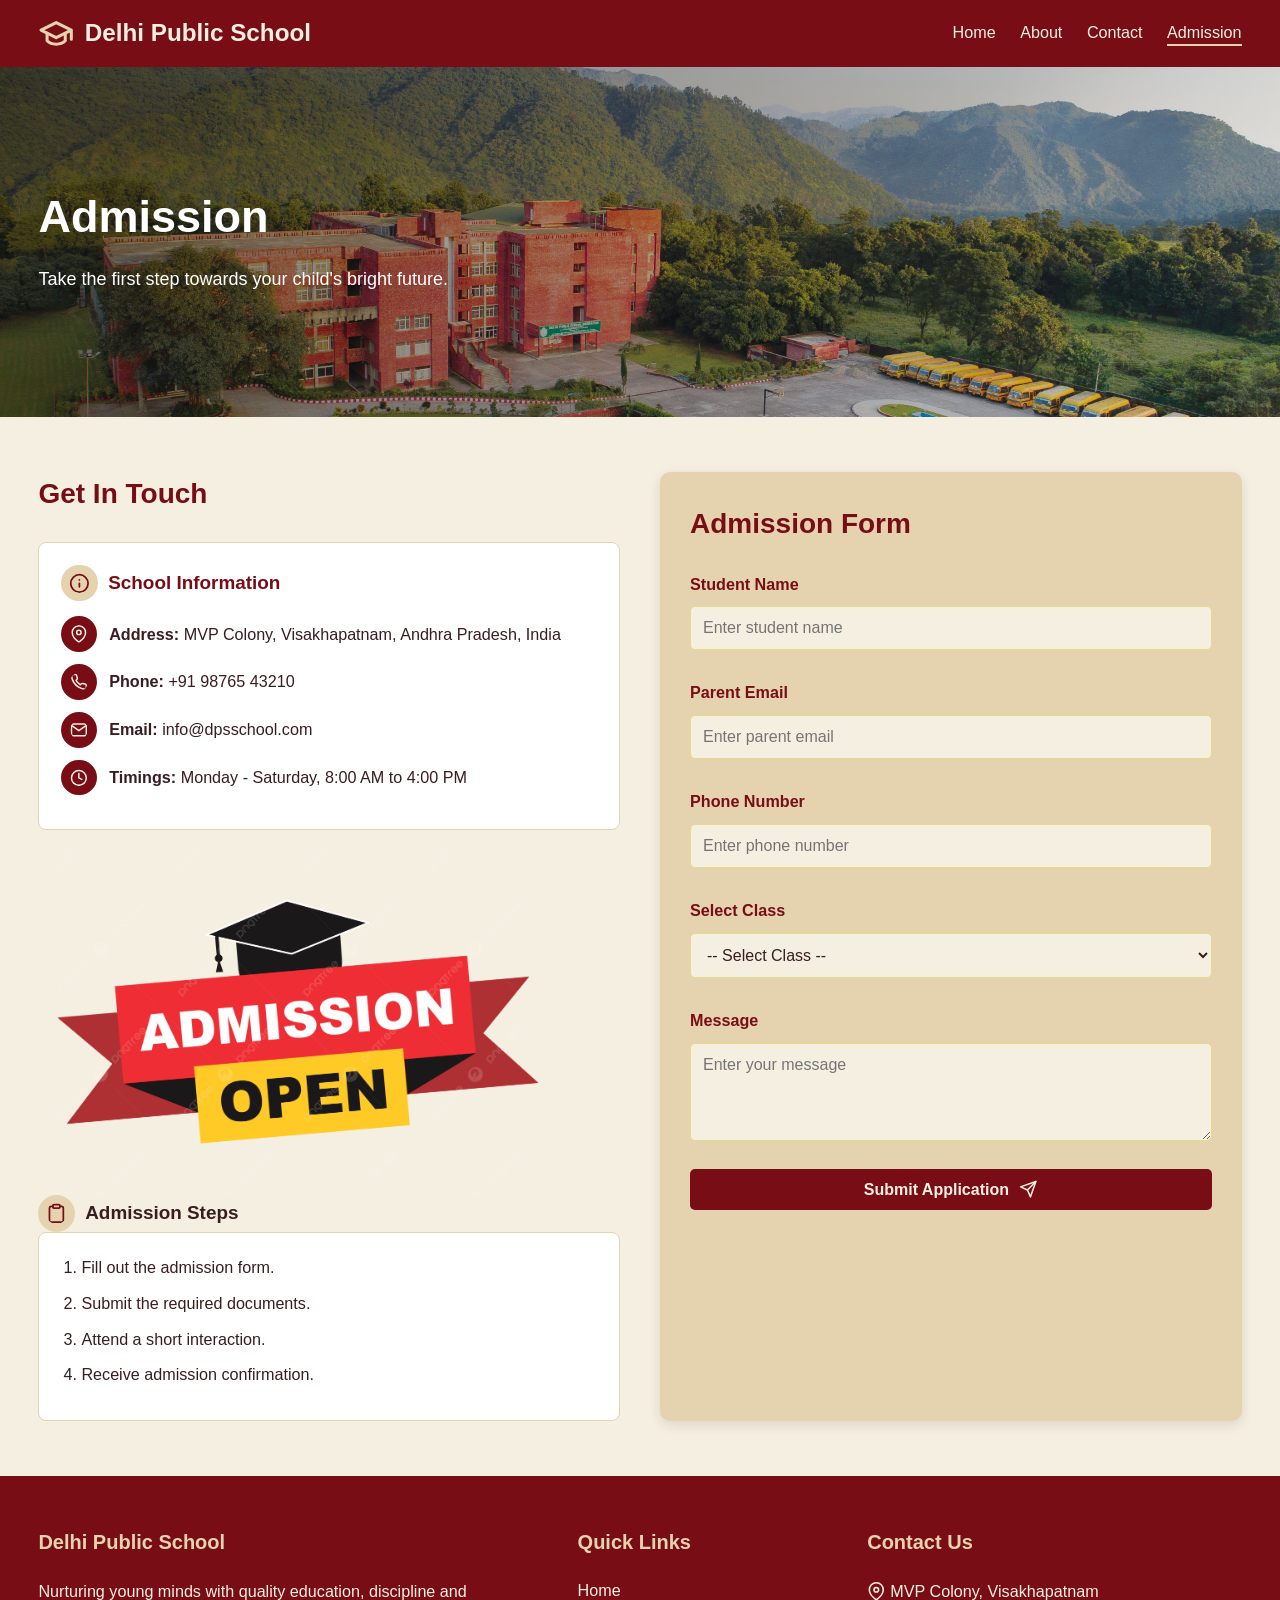
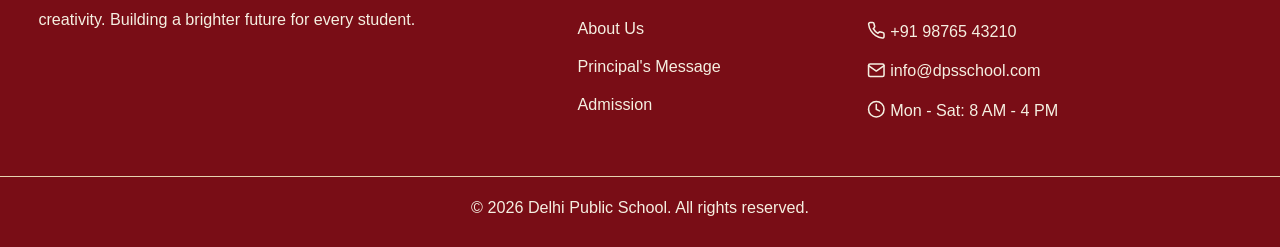
==== contact.html @ e8aa314f "First commit" ====
<!DOCTYPE html>
<html lang="en">
<head>
    <meta charset="UTF-8">
    <meta name="viewport" content="width=device-width, initial-scale=1.0">
    <title>Delhi Public School - Contact / Admission</title>
    <link rel="stylesheet" href="style.css">
</head>
<body>

  <!-- ICONS (inline SVG, no extra files needed). Use an icon with: svg class="icon" and use href="#i-" plus the icon name -->
  <svg width="0" height="0" style="position:absolute" aria-hidden="true">
    <defs>
      <symbol id="i-cap" viewBox="0 0 24 24" fill="none" stroke="currentColor" stroke-width="2" stroke-linecap="round" stroke-linejoin="round"><path d="M22 10v6M2 10l10-5 10 5-10 5z"/><path d="M6 12v5c3 3 9 3 12 0v-5"/></symbol>
      <symbol id="i-arrow" viewBox="0 0 24 24" fill="none" stroke="currentColor" stroke-width="2" stroke-linecap="round" stroke-linejoin="round"><line x1="5" y1="12" x2="19" y2="12"/><polyline points="12 5 19 12 12 19"/></symbol>
      <symbol id="i-check" viewBox="0 0 24 24" fill="none" stroke="currentColor" stroke-width="2" stroke-linecap="round" stroke-linejoin="round"><path d="M22 11.08V12a10 10 0 1 1-5.93-9.14"/><polyline points="22 4 12 14.01 9 11.01"/></symbol>
      <symbol id="i-calendar" viewBox="0 0 24 24" fill="none" stroke="currentColor" stroke-width="2" stroke-linecap="round" stroke-linejoin="round"><rect x="3" y="4" width="18" height="18" rx="2" ry="2"/><line x1="16" y1="2" x2="16" y2="6"/><line x1="8" y1="2" x2="8" y2="6"/><line x1="3" y1="10" x2="21" y2="10"/></symbol>
      <symbol id="i-users" viewBox="0 0 24 24" fill="none" stroke="currentColor" stroke-width="2" stroke-linecap="round" stroke-linejoin="round"><path d="M17 21v-2a4 4 0 0 0-4-4H5a4 4 0 0 0-4 4v2"/><circle cx="9" cy="7" r="4"/><path d="M23 21v-2a4 4 0 0 0-3-3.87"/><path d="M16 3.13a4 4 0 0 1 0 7.75"/></symbol>
      <symbol id="i-teacher" viewBox="0 0 24 24" fill="none" stroke="currentColor" stroke-width="2" stroke-linecap="round" stroke-linejoin="round"><path d="M16 21v-2a4 4 0 0 0-4-4H5a4 4 0 0 0-4 4v2"/><circle cx="8.5" cy="7" r="4"/><polyline points="17 11 19 13 23 9"/></symbol>
      <symbol id="i-award" viewBox="0 0 24 24" fill="none" stroke="currentColor" stroke-width="2" stroke-linecap="round" stroke-linejoin="round"><circle cx="12" cy="8" r="7"/><polyline points="8.21 13.89 7 23 12 20 17 23 15.79 13.88"/></symbol>
      <symbol id="i-quote" viewBox="0 0 24 24" fill="currentColor" stroke="none"><path d="M4 17c0-4 1.5-7.5 5-9.5l1 1.5C8 10.5 7.2 12 7.2 13.5H10V20H4v-3zm10 0c0-4 1.5-7.5 5-9.5l1 1.5c-2 1.5-2.8 3-2.8 4.5H20V20h-6v-3z"/></symbol>
      <symbol id="i-book-open" viewBox="0 0 24 24" fill="none" stroke="currentColor" stroke-width="2" stroke-linecap="round" stroke-linejoin="round"><path d="M2 3h6a4 4 0 0 1 4 4v14a3 3 0 0 0-3-3H2z"/><path d="M22 3h-6a4 4 0 0 0-4 4v14a3 3 0 0 1 3-3h7z"/></symbol>
      <symbol id="i-flask" viewBox="0 0 24 24" fill="none" stroke="currentColor" stroke-width="2" stroke-linecap="round" stroke-linejoin="round"><path d="M10 2v7.31"/><path d="M14 9.3V1.99"/><path d="M8.5 2h7"/><path d="M14 9.3a6.5 6.5 0 1 1-4 0"/><path d="M5.52 16h12.96"/></symbol>
      <symbol id="i-monitor" viewBox="0 0 24 24" fill="none" stroke="currentColor" stroke-width="2" stroke-linecap="round" stroke-linejoin="round"><rect x="2" y="3" width="20" height="14" rx="2" ry="2"/><line x1="8" y1="21" x2="16" y2="21"/><line x1="12" y1="17" x2="12" y2="21"/></symbol>
      <symbol id="i-book" viewBox="0 0 24 24" fill="none" stroke="currentColor" stroke-width="2" stroke-linecap="round" stroke-linejoin="round"><path d="M4 19.5A2.5 2.5 0 0 1 6.5 17H20"/><path d="M6.5 2H20v20H6.5A2.5 2.5 0 0 1 4 19.5v-15A2.5 2.5 0 0 1 6.5 2z"/></symbol>
      <symbol id="i-trophy" viewBox="0 0 24 24" fill="none" stroke="currentColor" stroke-width="2" stroke-linecap="round" stroke-linejoin="round"><path d="M6 9H4.5a2.5 2.5 0 0 1 0-5H6"/><path d="M18 9h1.5a2.5 2.5 0 0 0 0-5H18"/><path d="M4 22h16"/><path d="M10 14.66V17c0 .55-.47.98-.97 1.21C7.85 18.75 7 20.24 7 22"/><path d="M14 14.66V17c0 .55.47.98.97 1.21C16.15 18.75 17 20.24 17 22"/><path d="M18 2H6v7a6 6 0 0 0 12 0V2Z"/></symbol>
      <symbol id="i-board" viewBox="0 0 24 24" fill="none" stroke="currentColor" stroke-width="2" stroke-linecap="round" stroke-linejoin="round"><path d="M2 3h20"/><path d="M21 3v11a2 2 0 0 1-2 2H5a2 2 0 0 1-2-2V3"/><path d="m7 21 5-5 5 5"/></symbol>
      <symbol id="i-bus" viewBox="0 0 24 24" fill="none" stroke="currentColor" stroke-width="2" stroke-linecap="round" stroke-linejoin="round"><path d="M8 6v6"/><path d="M15 6v6"/><path d="M2 12h19.6"/><path d="M18 18h3s.5-1.7.8-2.8c.1-.4.2-.8.2-1.2 0-.4-.1-.8-.2-1.2l-1.4-5C20.1 6.8 19.1 6 18 6H4a2 2 0 0 0-2 2v10h3"/><circle cx="7" cy="18" r="2"/><path d="M9 18h5"/><circle cx="16" cy="18" r="2"/></symbol>
      <symbol id="i-pin" viewBox="0 0 24 24" fill="none" stroke="currentColor" stroke-width="2" stroke-linecap="round" stroke-linejoin="round"><path d="M21 10c0 7-9 13-9 13s-9-6-9-13a9 9 0 0 1 18 0z"/><circle cx="12" cy="10" r="3"/></symbol>
      <symbol id="i-phone" viewBox="0 0 24 24" fill="none" stroke="currentColor" stroke-width="2" stroke-linecap="round" stroke-linejoin="round"><path d="M22 16.92v3a2 2 0 0 1-2.18 2 19.79 19.79 0 0 1-8.63-3.07 19.5 19.5 0 0 1-6-6 19.79 19.79 0 0 1-3.07-8.67A2 2 0 0 1 4.11 2h3a2 2 0 0 1 2 1.72 12.84 12.84 0 0 0 .7 2.81 2 2 0 0 1-.45 2.11L8.09 9.91a16 16 0 0 0 6 6l1.27-1.27a2 2 0 0 1 2.11-.45 12.84 12.84 0 0 0 2.81.7A2 2 0 0 1 22 16.92z"/></symbol>
      <symbol id="i-mail" viewBox="0 0 24 24" fill="none" stroke="currentColor" stroke-width="2" stroke-linecap="round" stroke-linejoin="round"><path d="M4 4h16c1.1 0 2 .9 2 2v12c0 1.1-.9 2-2 2H4c-1.1 0-2-.9-2-2V6c0-1.1.9-2 2-2z"/><polyline points="22,6 12,13 2,6"/></symbol>
      <symbol id="i-clock" viewBox="0 0 24 24" fill="none" stroke="currentColor" stroke-width="2" stroke-linecap="round" stroke-linejoin="round"><circle cx="12" cy="12" r="10"/><polyline points="12 6 12 12 16 14"/></symbol>
      <symbol id="i-info" viewBox="0 0 24 24" fill="none" stroke="currentColor" stroke-width="2" stroke-linecap="round" stroke-linejoin="round"><circle cx="12" cy="12" r="10"/><line x1="12" y1="16" x2="12" y2="12"/><line x1="12" y1="8" x2="12.01" y2="8"/></symbol>
      <symbol id="i-clipboard" viewBox="0 0 24 24" fill="none" stroke="currentColor" stroke-width="2" stroke-linecap="round" stroke-linejoin="round"><path d="M16 4h2a2 2 0 0 1 2 2v14a2 2 0 0 1-2 2H6a2 2 0 0 1-2-2V6a2 2 0 0 1 2-2h2"/><rect x="8" y="2" width="8" height="4" rx="1" ry="1"/></symbol>
      <symbol id="i-target" viewBox="0 0 24 24" fill="none" stroke="currentColor" stroke-width="2" stroke-linecap="round" stroke-linejoin="round"><circle cx="12" cy="12" r="10"/><circle cx="12" cy="12" r="6"/><circle cx="12" cy="12" r="2"/></symbol>
      <symbol id="i-eye" viewBox="0 0 24 24" fill="none" stroke="currentColor" stroke-width="2" stroke-linecap="round" stroke-linejoin="round"><path d="M1 12s4-8 11-8 11 8 11 8-4 8-11 8-11-8-11-8z"/><circle cx="12" cy="12" r="3"/></symbol>
      <symbol id="i-heart" viewBox="0 0 24 24" fill="none" stroke="currentColor" stroke-width="2" stroke-linecap="round" stroke-linejoin="round"><path d="M20.84 4.61a5.5 5.5 0 0 0-7.78 0L12 5.67l-1.06-1.06a5.5 5.5 0 0 0-7.78 7.78l1.06 1.06L12 21.23l7.78-7.78 1.06-1.06a5.5 5.5 0 0 0 0-7.78z"/></symbol>
      <symbol id="i-send" viewBox="0 0 24 24" fill="none" stroke="currentColor" stroke-width="2" stroke-linecap="round" stroke-linejoin="round"><line x1="22" y1="2" x2="11" y2="13"/><polygon points="22 2 15 22 11 13 2 9 22 2"/></symbol>
    </defs>
  </svg>

    <!-- HEADER -->
    <header>
        <div class="container header-inner">

            <h2 class="logo"><svg class="icon" aria-hidden="true"><use href="#i-cap"/></svg> Delhi Public School</h2>

            <button id="menuBtn" class="menu-btn">&#9776;</button>

            <nav id="menu">
                <a href="index.html">Home</a>
                <a href="index.html#about">About</a>
                <a href="#footer">Contact</a>
                <a href="contact.html" class="active">Admission</a>
            </nav>
            
        </div>
    </header>


    <!-- ADMISSION HERO -->
    <section class="admission-hero">
        <div class="container">
            <h1>Admission</h1>
            <p>Take the first step towards your child's bright future.</p>
        </div>
    </section>


    <!-- CONTACT SECTION -->
    <section class="section">
        <div class="container grid two">

            <!-- SCHOOL DETAILS -->
            <div>

                <h2 class="title left">Get In Touch</h2>

                <div class="card">

                    <h3><svg class="icon" aria-hidden="true"><use href="#i-info"/></svg> School Information</h3>

                    <p class="info"><svg class="icon" aria-hidden="true"><use href="#i-pin"/></svg> <span><strong>Address:</strong> MVP Colony, Visakhapatnam, Andhra Pradesh, India</span></p>

                    <p class="info"><svg class="icon" aria-hidden="true"><use href="#i-phone"/></svg> <span><strong>Phone:</strong> +91 98765 43210</span></p>

                    <p class="info"><svg class="icon" aria-hidden="true"><use href="#i-mail"/></svg> <span><strong>Email:</strong> info@dpsschool.com</span></p>

                    <p class="info"><svg class="icon" aria-hidden="true"><use href="#i-clock"/></svg> <span><strong>Timings:</strong> Monday - Saturday, 8:00 AM to 4:00 PM</span></p>

                </div>

                <img
                    src="images/admission2.jpg"
                    alt="Smart classroom"
                    class="photo small"
                >

                <h3 class="sub"><svg class="icon" aria-hidden="true"><use href="#i-clipboard"/></svg> Admission Steps</h3>

                <div class="card">
                    <ol>
                        <li>Fill out the admission form.</li>
                        <li>Submit the required documents.</li>
                        <li>Attend a short interaction.</li>
                        <li>Receive admission confirmation.</li>
                    </ol>
                </div>

            </div>


            <!-- ADMISSION FORM -->
            <form id="admissionForm" class="form" novalidate>

                <h2 class="title left">Admission Form</h2>

                <label for="studentName">Student Name</label>
                <input type="text" id="studentName" placeholder="Enter student name">
                <small class="error" id="nameError"></small>


                <label for="email">Parent Email</label>
                <input type="email" id="email" placeholder="Enter parent email">
                <small class="error" id="emailError"></small>


                <label for="phone">Phone Number</label>
                <input type="text" id="phone" placeholder="Enter phone number">
                <small class="error" id="phoneError"></small>


                <label for="classSelect">Select Class</label>

                <select id="classSelect">
                    <option value="">-- Select Class --</option>
                    <option>Class 1 - 5</option>
                    <option>Class 6 - 8</option>
                    <option>Class 9 - 12</option>
                </select>

                <small class="error" id="classError"></small>


                <label for="message">Message</label>
                <textarea
                    id="message"
                    rows="4"
                    placeholder="Enter your message"
                ></textarea>


                <button type="submit" class="btn">Submit Application <svg class="icon" aria-hidden="true"><use href="#i-send"/></svg></button>

                <p id="result"></p>

            </form>

        </div>
    </section>


    <!-- FOOTER -->
    <footer id="footer">

        <div class="container footer-container">

            <!-- ABOUT -->
            <div class="footer-box">
                <h3>Delhi Public School</h3>

                <p>
                    Nurturing young minds with quality education,
                    discipline and creativity. Building a brighter
                    future for every student.
                </p>
            </div>


            <!-- QUICK LINKS -->
            <div class="footer-box">
                <h3>Quick Links</h3>

                <a href="index.html">Home</a>
                <a href="index.html#about">About Us</a>
                <a href="index.html#principal">Principal's Message</a>
                <a href="contact.html">Admission</a>
            </div>


            <!-- CONTACT -->
            <div class="footer-box">
                <h3>Contact Us</h3>

                <p class="info-line"><svg class="icon" aria-hidden="true"><use href="#i-pin"/></svg> <span>MVP Colony, Visakhapatnam</span></p>
                <p class="info-line"><svg class="icon" aria-hidden="true"><use href="#i-phone"/></svg> <span>+91 98765 43210</span></p>
                <p class="info-line"><svg class="icon" aria-hidden="true"><use href="#i-mail"/></svg> <span>info@dpsschool.com</span></p>
                <p class="info-line"><svg class="icon" aria-hidden="true"><use href="#i-clock"/></svg> <span>Mon - Sat: 8 AM - 4 PM</span></p>
            </div>

        </div>


        <div class="footer-bottom">
            <p>
                &copy; <span id="year"></span>
                Delhi Public School. All rights reserved.
            </p>
        </div>

    </footer>


    <script src="script.js"></script>

</body>
</html>
---- style.css ----
/* ---------- Colors (change them here) ---------- */
:root {
  --maroon: #790D16;
  --maroon-dark: #5a0a11;   /* darker maroon for hover */
  --sand: #E5D3AF;
  --cream: #F5EFE1;
  --blue: hsl(55, 63%, 71%);
  --ink: #3a1d20;           /* dark text colour */
}

html {
    scroll-behavior: smooth;
    scroll-padding-top: 80px;
    #about,
    #principal,
    #footer {
        scroll-margin-top: 80px;
    }
}



/* ---------- Basic setup ---------- */
* {
  margin: 0;
  padding: 0;
  box-sizing: border-box;
}

html, body { width: 100%; }

body {
  font-family: Arial, Helvetica, sans-serif;
  color: var(--ink);
  background: var(--cream);
  line-height: 1.6;
  font-size: clamp(16px, 0.95vw + 4px, 20px);   /* text grows on big screens */
  min-height: 100vh;          /* page always fills the screen height */
  display: flex;
  flex-direction: column;
}

footer { margin-top: auto; }  /* footer stays at the bottom on short pages */

.container {
  width: 94%;                 /* full-width layout */
  max-width: none;
  margin: auto;
}

.center { text-align: center; max-width: 700px; margin: auto; }

/* ---------- Header ---------- */
header {
  position: sticky;
  top: 0;
  z-index: 1000;
  background: var(--maroon);
  color: var(--cream);
  padding: 14px 0;
}

.header-inner {
  display: flex;
  justify-content: space-between;
  align-items: center;
}

nav a {
  color: var(--cream);
  text-decoration: none;
  margin-left: 20px;
  padding-bottom: 3px;
}

nav a:hover,
nav a.active {
  border-bottom: 2px solid var(--sand);
}

.menu-btn {
  display: none;
  background: none;
  border: none;
  color: var(--cream);
  font-size: 28px;
  cursor: pointer;
}

/* ---------- Hero ---------- */
.hero {
    padding: 0 60px;
    min-height: 550px;
    background-image: linear-gradient(
        rgba(0, 0, 0, 0.5),
        rgba(0, 0, 0, 0.5)
    ), url("images/school-banner.jpg");

    background-size: cover;
    background-position: center;
    background-repeat: no-repeat;

    display: flex;
    align-items: center;
    color: white;
}

.hero-content {
    width: 100%;
}

.hero-text {
    max-width: 800px;
}

.hero-text h1 {
    font-size: 45px;
    margin-bottom: 15px;
}

.hero-text p {
    font-size: 20px;
    margin-bottom: 25px;

}

/* ---------- Button ---------- */
.btn {
  display: inline-block;
  background: var(--maroon);
  color: var(--cream);
  border: none;
  padding: 11px 26px;
  border-radius: 5px;
  font-size: 16px;
  font-weight: bold;
  text-decoration: none;
  cursor: pointer;
}

.btn:hover { background: var(--maroon-dark); }

/* ---------- Sections ---------- */
.section { padding: 55px 0; }
.grey { background: var(--sand); }

.title {
  text-align: center;
  color: var(--maroon);
  font-size: 28px;
  margin-bottom: 25px;
}

.title.left { text-align: left; }

/* ---------- Grids ---------- */
.grid { display: grid; gap: 20px; }
.grid.two   { grid-template-columns: 1fr 1fr; gap: 40px; }
.grid.three { grid-template-columns: repeat(3, 1fr); }
.grid.four  { grid-template-columns: repeat(4, 1fr); }

.box {
  text-align: center;
  padding: 15px;
}

.box h3 { font-size: 32px; color: var(--maroon); }

/* ---------- About cards (mission / vision / values) ---------- */
.about-cards { margin-top: 40px; }
.center-card { text-align: center; border-top: 4px solid var(--maroon); }

/* ---------- Numbers band ---------- */
.stats-band { background: var(--maroon); color: var(--cream); }
.stats-band .box h3 { color: var(--sand); }

/* ---------- Principal's message ---------- */
.grid.principal-grid {
  grid-template-columns: 1fr 2fr;
  gap: 50px;
  align-items: center;
}

.principal-img {
  width: 100%;
  max-width: 380px;
  aspect-ratio: 5 / 6;
  object-fit: cover;
  justify-self: center;
  border-radius: 12px;
  border: 5px solid var(--cream);
  box-shadow: 0 6px 16px rgba(58, 29, 32, 0.3);
}

.message p { margin-bottom: 12px; }

.quote {
  font-size: 1.3em;
  font-style: italic;
  color: var(--maroon);
  border-left: 5px solid var(--maroon);
  padding-left: 18px;
  margin-bottom: 18px;
}

.signature { margin-top: 18px; color: var(--maroon); }

/* ---------- Images ---------- */
.photo {
  width: 100%;
  height: auto;
  aspect-ratio: 600 / 440;
  max-width: 720px;           /* stops the picture getting too big */
  justify-self: center;
  object-fit: cover;
  border-radius: 10px;
  box-shadow: 0 4px 12px rgba(58, 29, 32, 0.25);
}

.photo.small { aspect-ratio: 3 / 2; max-width: 520px; margin-top: 18px; display: block; justify-self: start; box-shadow:none }

.about-grid { align-items: center; }
.about-grid .title { margin-bottom: 12px; }

.ticks { margin: 12px 0 0 20px; }
.ticks li { margin-bottom: 4px; }

.card img {
  width: 100%;
  height: auto;
  aspect-ratio: 3 / 2;
  object-fit: cover;
  border-radius: 6px;
  margin-bottom: 12px;
}

.photo-card {
  background: var(--cream);
  border-radius: 8px;
  overflow: hidden;
  box-shadow: 0 2px 8px rgba(58, 29, 32, 0.18);
  border-bottom: 4px solid var(--maroon);
}

.photo-card img {
  width: 100%;
  height: auto;
  aspect-ratio: 3 / 2;
  object-fit: cover;
  display: block;
}

.photo-card p {
  position: relative;          /* keeps the label above the zoomed image */
  background: var(--cream);
  text-align: center;
  font-weight: bold;
  color: var(--maroon);
  padding: 10px;
  margin: 0;
  transition: background 0.3s, color 0.3s;
}

/* Hover effect for facilities: card lifts, image zooms, label turns maroon */
.photo-card {
  transition: transform 0.3s, box-shadow 0.3s;
}

.photo-card img {
  transition: transform 0.4s;
}

.photo-card:hover {
  transform: translateY(-8px);
  box-shadow: 0 14px 28px rgba(58, 29, 32, 0.35);
}

.photo-card:hover img {
  transform: scale(1.1);
}

.photo-card:hover p {
  background: var(--maroon);
  color: var(--cream);
}

/* ---------- Cards ---------- */
.card {
  background: #fff;
  border: 1px solid var(--sand);
  border-radius: 8px;
  padding: 22px;
}

.card h3 { color: var(--maroon); margin-bottom: 8px; }

.card:hover { box-shadow: 0 4px 12px rgba(58, 29, 32, 0.2); }

/* ---------- Facilities ---------- */
.facilities {
  list-style: none;
  display: grid;
  grid-template-columns: repeat(3, 1fr);
  gap: 15px;
}

.facilities li {
  background: #fff;
  padding: 14px;
  text-align: center;
  border-left: 4px solid var(--maroon);
  border-radius: 4px;
}


/* ---------- Contact page ---------- */


/* ---------- Admission Hero ---------- */

.admission-hero {
    min-height: 350px;
    background-image:
        linear-gradient(
            90deg,
            rgba(0, 0, 0, 0.55),
            rgba(0, 0, 0, 0.1)
        ),
        url("images/admission3.jpg");

    background-size: cover;
    background-position: center;
    background-repeat: no-repeat;

    display: flex;
    align-items: center;
    color: white;
}

.admission-hero h1 {
    font-size: 45px;
    margin-bottom: 12px;
}

.admission-hero p {
    font-size: 18px;
}

@media (max-width: 750px) {
    .admission-hero {
        min-height: 250px;
        background-position: center;
        padding: 30px 0;
    }

    .admission-hero h1 {
        font-size: 30px;
    }

    .admission-hero p {
        font-size: 15px;
    }
}

ol {
    margin-left: 20px;
}

ol li {
    margin-bottom: 10px;
}

p {
    margin-bottom: 8px;
}


/* ---------- School Details ---------- */

.section .card h3 {
    color: var(--maroon);
    margin-bottom: 15px;
}

.section .card p {
    line-height: 1.7;
}


/* ---------- Form ---------- */

.form {
    background: var(--sand);
    padding: 30px;
    border-radius: 10px;
    box-shadow: 0 4px 12px rgba(58, 29, 32, 0.12);
}

.form label {
    display: block;
    margin-top: 14px;
    margin-bottom: 5px;
    font-weight: bold;
    color: var(--maroon);
}

.form input,
.form select,
.form textarea {
    width: 100%;
    padding: 12px;
    margin-top: 4px;
    background: var(--cream);
    color: var(--ink);
    border: 1px solid var(--blue);
    border-radius: 5px;
    font-size: 1rem;
    font-family: inherit;
    transition: border 0.3s, box-shadow 0.3s;
}

.form input:focus,
.form select:focus,
.form textarea:focus {
    outline: none;
    border: 1px solid var(--maroon);
    box-shadow: 0 0 5px rgba(121, 13, 22, 0.3);
}

.form textarea {
    resize: vertical;
}

.form .btn {
    margin-top: 20px;
    width: 100%;
    transition: background 0.3s;
}

.form .btn:hover {
    background: var(--maroon-dark);
}


/* ---------- Form Validation ---------- */

.error {
    color: #b3261e;
    font-size: 13px;
    display: block;
    min-height: 16px;
}

#result {
    margin-top: 12px;
    font-weight: bold;
    color: #1b6e3a;
}


/* ---------- Contact Page Responsive ---------- */

@media (max-width: 750px) {

    .page-title {
        padding: 35px 15px;
    }

    .page-title h1 {
        font-size: 26px;
    }

    .form {
        padding: 20px;
    }

}

/* ---------- Footer ---------- */

footer {
    background: var(--maroon);
    color: var(--cream);
    padding-top: 50px;
    margin-top: auto;
}

.footer-container {
    display: grid;
    grid-template-columns: 2fr 1fr 1.5fr;
    gap: 40px;
    padding-bottom: 40px;
}

.footer-box h3 {
    font-size: 20px;
    margin-bottom: 20px;
    color: var(--sand);
}

.footer-box p {
    color: var(--cream);
    margin-bottom: 12px;
    line-height: 1.7;
}

.footer-box a {
    display: block;
    color: var(--cream);
    text-decoration: none;
    margin-bottom: 12px;
    transition: 0.3s;
}

.footer-box a:hover {
    color: var(--sand);
    padding-left: 5px;
}

.footer-bottom {
    border-top: 1px solid var(--sand);
    text-align: center;
    padding: 18px;
    color: var(--cream);
}


/* RESPONSIVE FOOTER */

@media (max-width: 768px) {
    .footer-container {
        grid-template-columns: 1fr;
        gap: 25px;
    }
}

/* ---------- Icons ---------- */
.icon {
  width: 1.15em;
  height: 1.15em;
  vertical-align: -0.2em;
  flex-shrink: 0;
}

/* logo in header */
.logo { display: flex; align-items: center; gap: 10px; }
.logo .icon { width: 1.5em; height: 1.5em; color: var(--sand); }

/* icon inside buttons */
.btn .icon { margin-left: 6px; }

/* tick list with check icons */
.ticks { list-style: none; margin-left: 0; }
.ticks li { display: flex; align-items: flex-start; gap: 10px; }
.ticks .icon { color: var(--maroon); margin-top: 0.25em; }

/* round icon above each number */
.icon-badge {
  width: 64px;
  height: 64px;
  margin: 0 auto 10px;
  border-radius: 50%;
  background: var(--maroon);
  color: var(--cream);
  display: grid;
  place-items: center;
}
.icon-badge .icon { width: 30px; height: 30px; vertical-align: 0; }

/* quote mark in principal's message */
.quote-icon { display: block; width: 1.8em; height: 1.8em; margin-bottom: 6px; opacity: 0.85; }

/* class cards: icon beside the title */
.card h3 { display: flex; align-items: center; gap: 10px; margin-bottom: 14px; }
.sub { display: flex; align-items: center; gap: 10px; }
.card h3 .icon,
.sub .icon {
  box-sizing: content-box;
  width: 1.1em;
  height: 1.1em;
  padding: 8px;
  border-radius: 50%;
  background: var(--sand);
  color: var(--maroon);
  vertical-align: 0;
}
.center-card h3 { justify-content: center; }

/* facility labels: icon + text (icon follows the hover colour) */
.photo-card p { display: flex; justify-content: center; align-items: center; gap: 8px; }
.photo-card p .icon { vertical-align: 0; }

/* contact details */
.info { display: flex; align-items: center; gap: 12px; margin-bottom: 12px; }
.info .icon {
  box-sizing: content-box;
  width: 1.1em;
  height: 1.1em;
  padding: 9px;
  border-radius: 50%;
  background: var(--maroon);
  color: var(--cream);
  vertical-align: 0;
}


/* ---------- Mobile ---------- */
@media (max-width: 750px) {
  .menu-btn { display: block; }

  nav {
    display: none;
    width: 100%;
    margin-top: 10px;
  }

  nav.show { display: block; }

  nav a {
    display: block;
    margin: 0;
    padding: 10px 0;
  }

  .header-inner { flex-wrap: wrap; }

  .grid.two,
  .grid.three,
  .grid.four,
  .facilities { grid-template-columns: 1fr; }

  .hero h1 { font-size: 28px; }
  .hero-img { height: 220px; }
}
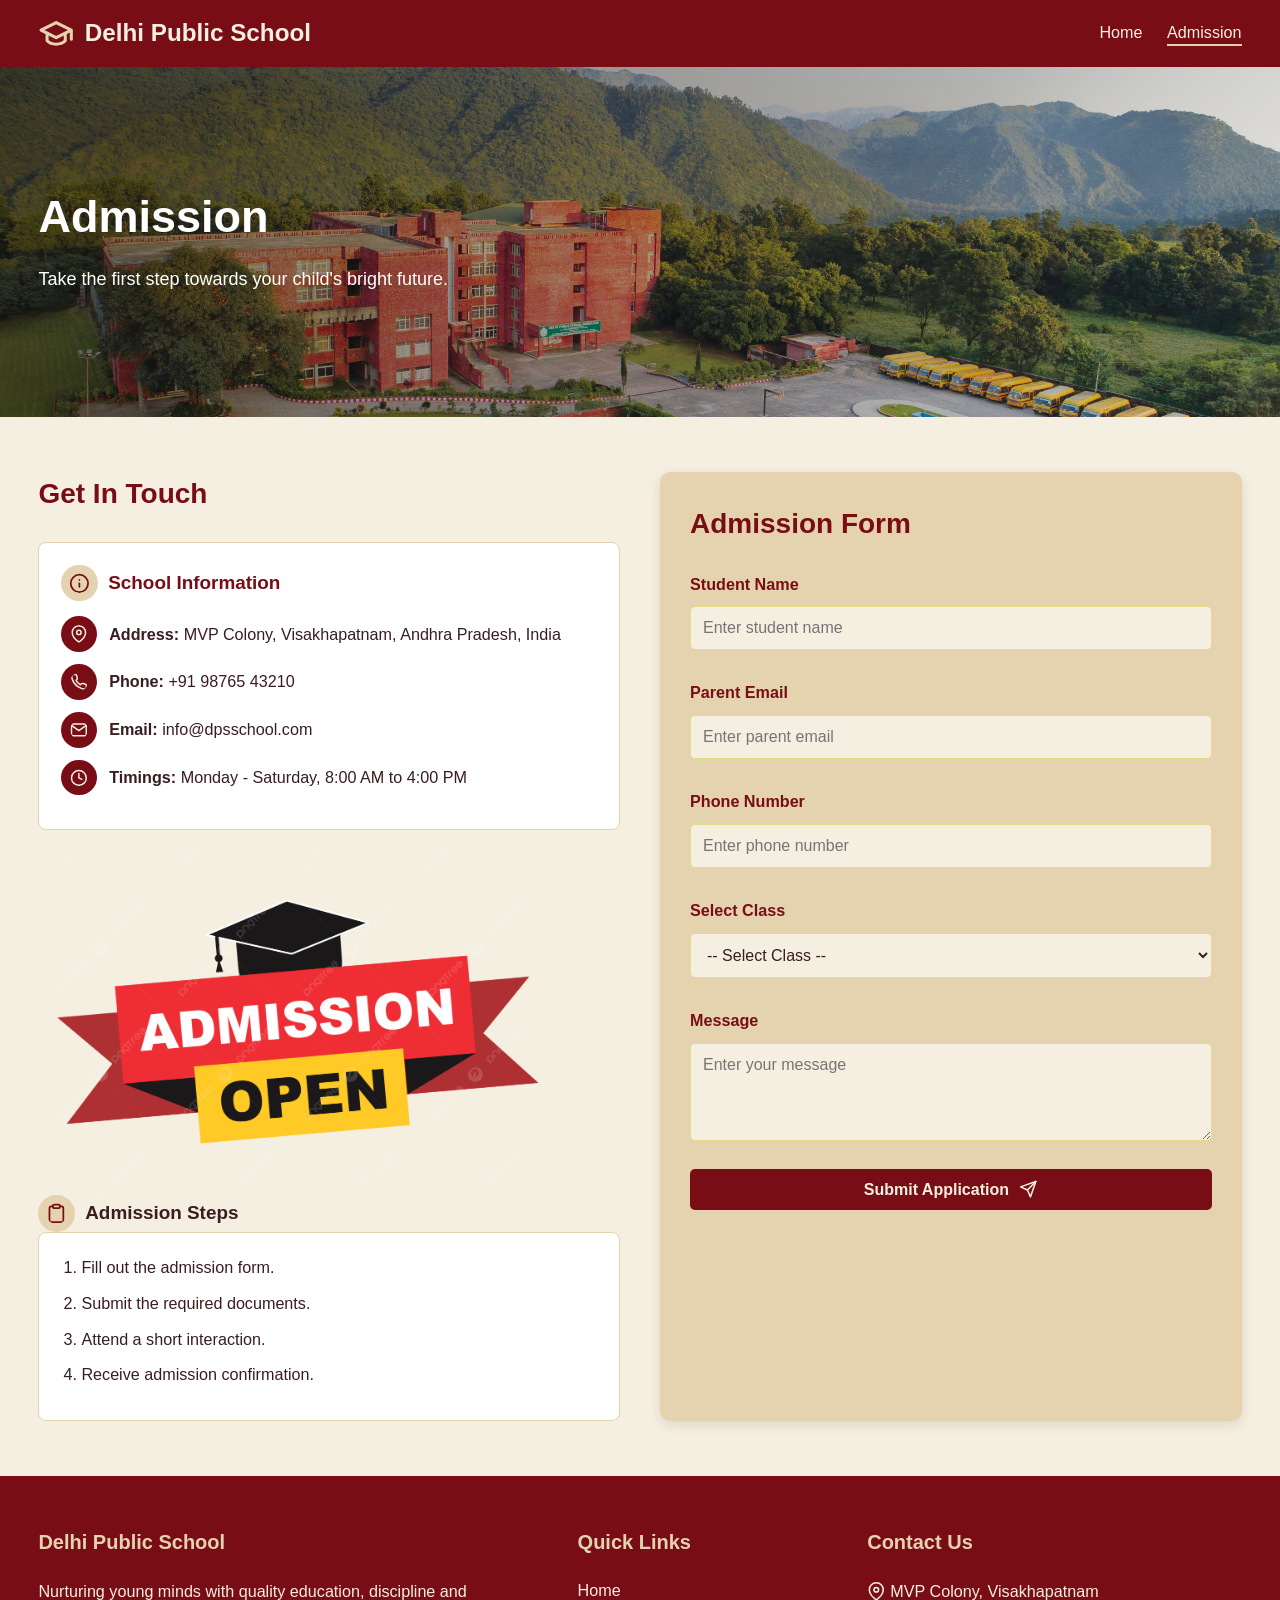
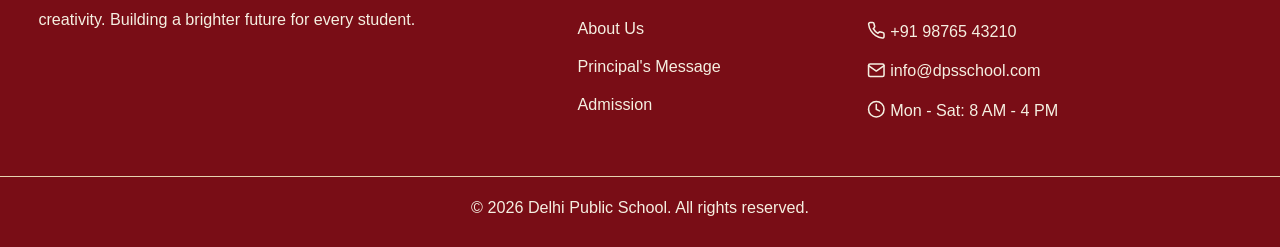
==== commit 71330acc: "Update contact.html Nav bar changes" ====
--- a/contact.html
+++ b/contact.html
@@ -9,7 +9,6 @@
 </head>
 <body>
 
-  <!-- ICONS (inline SVG, no extra files needed). Use an icon with: svg class="icon" and use href="#i-" plus the icon name -->
   <svg width="0" height="0" style="position:absolute" aria-hidden="true">
     <defs>
       <symbol id="i-cap" viewBox="0 0 24 24" fill="none" stroke="currentColor" stroke-width="2" stroke-linecap="round" stroke-linejoin="round"><path d="M22 10v6M2 10l10-5 10 5-10 5z"/><path d="M6 12v5c3 3 9 3 12 0v-5"/></symbol>
@@ -40,7 +39,6 @@
     </defs>
   </svg>
 
-    <!-- HEADER -->
     <header>
         <div class="container header-inner">
 
@@ -50,8 +48,6 @@
 
             <nav id="menu">
                 <a href="index.html">Home</a>
-                <a href="index.html#about">About</a>
-                <a href="#footer">Contact</a>
                 <a href="contact.html" class="active">Admission</a>
             </nav>
             
@@ -59,7 +55,7 @@
     </header>
 
 
-    <!-- ADMISSION HERO -->
+ 
     <section class="admission-hero">
         <div class="container">
             <h1>Admission</h1>
--- a/style.css
+++ b/style.css
@@ -1,105 +1,138 @@
-/* ---------- Colors (change them here) ---------- */
 :root {
-  --maroon: #790D16;
-  --maroon-dark: #5a0a11;   /* darker maroon for hover */
-  --sand: #E5D3AF;
-  --cream: #F5EFE1;
-  --blue: hsl(55, 63%, 71%);
-  --ink: #3a1d20;           /* dark text colour */
+    --maroon: #790D16;
+    --maroon-dark: #5a0a11;
+    --sand: #E5D3AF;
+    --cream: #F5EFE1;
+    --blue: hsl(55, 63%, 71%);
+    --ink: #3a1d20;
+}
+
+* {
+    margin: 0;
+    padding: 0;
+    box-sizing: border-box;
 }
 
 html {
     scroll-behavior: smooth;
     scroll-padding-top: 80px;
-    #about,
-    #principal,
-    #footer {
-        scroll-margin-top: 80px;
-    }
-}
-
-
-
-/* ---------- Basic setup ---------- */
-* {
-  margin: 0;
-  padding: 0;
-  box-sizing: border-box;
-}
-
-html, body { width: 100%; }
-
+}
+
+#about,
+#principal,
+#footer {
+    scroll-margin-top: 80px;
+}
+
+html,
 body {
-  font-family: Arial, Helvetica, sans-serif;
-  color: var(--ink);
-  background: var(--cream);
-  line-height: 1.6;
-  font-size: clamp(16px, 0.95vw + 4px, 20px);   /* text grows on big screens */
-  min-height: 100vh;          /* page always fills the screen height */
-  display: flex;
-  flex-direction: column;
-}
-
-footer { margin-top: auto; }  /* footer stays at the bottom on short pages */
+    width: 100%;
+}
+
+body {
+    font-family: Arial, Helvetica, sans-serif;
+    color: var(--ink);
+    background: var(--cream);
+    line-height: 1.6;
+    font-size: clamp(16px, 0.95vw + 4px, 20px);
+    min-height: 100vh;
+    display: flex;
+    flex-direction: column;
+}
+
+p {
+    margin-bottom: 8px;
+}
+
+ol {
+    margin-left: 20px;
+}
+
+ol li {
+    margin-bottom: 10px;
+}
 
 .container {
-  width: 94%;                 /* full-width layout */
-  max-width: none;
-  margin: auto;
-}
-
-.center { text-align: center; max-width: 700px; margin: auto; }
-
-/* ---------- Header ---------- */
+    width: 94%;
+    margin: auto;
+}
+
+.center {
+    text-align: center;
+    max-width: 700px;
+    margin: auto;
+}
+
+.section {
+    padding: 55px 0;
+}
+
+.grey {
+    background: var(--sand);
+}
+
+/* ----------  Header --------- */
 header {
-  position: sticky;
-  top: 0;
-  z-index: 1000;
-  background: var(--maroon);
-  color: var(--cream);
-  padding: 14px 0;
+    position: sticky;
+    top: 0;
+    z-index: 1000;
+    background: var(--maroon);
+    color: var(--cream);
+    padding: 14px 0;
 }
 
 .header-inner {
-  display: flex;
-  justify-content: space-between;
-  align-items: center;
+    display: flex;
+    justify-content: space-between;
+    align-items: center;
+}
+
+.logo {
+    display: flex;
+    align-items: center;
+    gap: 10px;
+}
+
+.logo .icon {
+    width: 1.5em;
+    height: 1.5em;
+    color: var(--sand);
 }
 
 nav a {
-  color: var(--cream);
-  text-decoration: none;
-  margin-left: 20px;
-  padding-bottom: 3px;
+    color: var(--cream);
+    text-decoration: none;
+    margin-left: 20px;
+    padding-bottom: 3px;
 }
 
 nav a:hover,
 nav a.active {
-  border-bottom: 2px solid var(--sand);
+    border-bottom: 2px solid var(--sand);
 }
 
 .menu-btn {
-  display: none;
-  background: none;
-  border: none;
-  color: var(--cream);
-  font-size: 28px;
-  cursor: pointer;
-}
-
-/* ---------- Hero ---------- */
+    display: none;
+    background: none;
+    border: none;
+    color: var(--cream);
+    font-size: 28px;
+    cursor: pointer;
+}
+
+/* ----------   hero ---------- */
 .hero {
     padding: 0 60px;
     min-height: 550px;
-    background-image: linear-gradient(
-        rgba(0, 0, 0, 0.5),
-        rgba(0, 0, 0, 0.5)
-    ), url("images/school-banner.jpg");
-
+    background-image:
+        linear-gradient(
+            rgba(0, 0, 0, 0.5),
+            rgba(0, 0, 0, 0.5)
+        ),
+        url("images/school-banner.jpg");
     background-size: cover;
     background-position: center;
     background-repeat: no-repeat;
-
     display: flex;
     align-items: center;
     color: white;
@@ -121,203 +154,266 @@
 .hero-text p {
     font-size: 20px;
     margin-bottom: 25px;
-
-}
-
-/* ---------- Button ---------- */
+}
+
+/* ----------  Buttons ---------- */
 .btn {
-  display: inline-block;
-  background: var(--maroon);
-  color: var(--cream);
-  border: none;
-  padding: 11px 26px;
-  border-radius: 5px;
-  font-size: 16px;
-  font-weight: bold;
-  text-decoration: none;
-  cursor: pointer;
-}
-
-.btn:hover { background: var(--maroon-dark); }
-
-/* ---------- Sections ---------- */
-.section { padding: 55px 0; }
-.grey { background: var(--sand); }
-
+    display: inline-block;
+    background: var(--maroon);
+    color: var(--cream);
+    border: none;
+    padding: 11px 26px;
+    border-radius: 5px;
+    font-size: 16px;
+    font-weight: bold;
+    text-decoration: none;
+    cursor: pointer;
+}
+
+.btn:hover {
+    background: var(--maroon-dark);
+}
+
+.btn .icon {
+    margin-left: 6px;
+}
+
+/* ----------  Section titles ---------- */
 .title {
-  text-align: center;
-  color: var(--maroon);
-  font-size: 28px;
-  margin-bottom: 25px;
-}
-
-.title.left { text-align: left; }
-
-/* ---------- Grids ---------- */
-.grid { display: grid; gap: 20px; }
-.grid.two   { grid-template-columns: 1fr 1fr; gap: 40px; }
-.grid.three { grid-template-columns: repeat(3, 1fr); }
-.grid.four  { grid-template-columns: repeat(4, 1fr); }
+    text-align: center;
+    color: var(--maroon);
+    font-size: 28px;
+    margin-bottom: 25px;
+}
+
+.title.left {
+    text-align: left;
+}
+
+/* ---------- Grids and boxes ---------- */
+.grid {
+    display: grid;
+    gap: 20px;
+}
+
+.grid.two {
+    grid-template-columns: 1fr 1fr;
+    gap: 40px;
+}
+
+.grid.three {
+    grid-template-columns: repeat(3, 1fr);
+}
+
+.grid.four {
+    grid-template-columns: repeat(4, 1fr);
+}
 
 .box {
-  text-align: center;
-  padding: 15px;
-}
-
-.box h3 { font-size: 32px; color: var(--maroon); }
-
-/* ---------- About cards (mission / vision / values) ---------- */
-.about-cards { margin-top: 40px; }
-.center-card { text-align: center; border-top: 4px solid var(--maroon); }
-
-/* ---------- Numbers band ---------- */
-.stats-band { background: var(--maroon); color: var(--cream); }
-.stats-band .box h3 { color: var(--sand); }
-
-/* ---------- Principal's message ---------- */
+    text-align: center;
+    padding: 15px;
+}
+
+.box h3 {
+    font-size: 32px;
+    color: var(--maroon);
+}
+
+.about-cards {
+    margin-top: 40px;
+}
+
+.center-card {
+    text-align: center;
+    border-top: 4px solid var(--maroon);
+}
+
+.stats-band {
+    background: var(--maroon);
+    color: var(--cream);
+}
+
+.stats-band .box h3 {
+    color: var(--sand);
+}
+
+/* ----------  Principal's message ---------- */
 .grid.principal-grid {
-  grid-template-columns: 1fr 2fr;
-  gap: 50px;
-  align-items: center;
+    grid-template-columns: 1fr 2fr;
+    gap: 50px;
+    align-items: center;
 }
 
 .principal-img {
-  width: 100%;
-  max-width: 380px;
-  aspect-ratio: 5 / 6;
-  object-fit: cover;
-  justify-self: center;
-  border-radius: 12px;
-  border: 5px solid var(--cream);
-  box-shadow: 0 6px 16px rgba(58, 29, 32, 0.3);
-}
-
-.message p { margin-bottom: 12px; }
+    width: 100%;
+    max-width: 380px;
+    aspect-ratio: 5 / 6;
+    object-fit: cover;
+    justify-self: center;
+    border-radius: 12px;
+    border: 5px solid var(--cream);
+    box-shadow: 0 6px 16px rgba(58, 29, 32, 0.3);
+}
+
+.message p {
+    margin-bottom: 12px;
+}
 
 .quote {
-  font-size: 1.3em;
-  font-style: italic;
-  color: var(--maroon);
-  border-left: 5px solid var(--maroon);
-  padding-left: 18px;
-  margin-bottom: 18px;
-}
-
-.signature { margin-top: 18px; color: var(--maroon); }
+    font-size: 1.3em;
+    font-style: italic;
+    color: var(--maroon);
+    border-left: 5px solid var(--maroon);
+    padding-left: 18px;
+    margin-bottom: 18px;
+}
+
+.quote-icon {
+    display: block;
+    width: 1.8em;
+    height: 1.8em;
+    margin-bottom: 6px;
+    opacity: 0.85;
+}
+
+.signature {
+    margin-top: 18px;
+    color: var(--maroon);
+}
 
 /* ---------- Images ---------- */
 .photo {
-  width: 100%;
-  height: auto;
-  aspect-ratio: 600 / 440;
-  max-width: 720px;           /* stops the picture getting too big */
-  justify-self: center;
-  object-fit: cover;
-  border-radius: 10px;
-  box-shadow: 0 4px 12px rgba(58, 29, 32, 0.25);
-}
-
-.photo.small { aspect-ratio: 3 / 2; max-width: 520px; margin-top: 18px; display: block; justify-self: start; box-shadow:none }
-
-.about-grid { align-items: center; }
-.about-grid .title { margin-bottom: 12px; }
-
-.ticks { margin: 12px 0 0 20px; }
-.ticks li { margin-bottom: 4px; }
+    width: 100%;
+    height: auto;
+    aspect-ratio: 600 / 440;
+    max-width: 720px;
+    justify-self: center;
+    object-fit: cover;
+    border-radius: 10px;
+    box-shadow: 0 4px 12px rgba(58, 29, 32, 0.25);
+}
+
+.photo.small {
+    aspect-ratio: 3 / 2;
+    max-width: 520px;
+    margin-top: 18px;
+    display: block;
+    justify-self: start;
+    box-shadow: none;
+}
+
+.about-grid {
+    align-items: center;
+}
+
+.about-grid .title {
+    margin-bottom: 12px;
+}
 
 .card img {
-  width: 100%;
-  height: auto;
-  aspect-ratio: 3 / 2;
-  object-fit: cover;
-  border-radius: 6px;
-  margin-bottom: 12px;
-}
-
+    width: 100%;
+    height: auto;
+    aspect-ratio: 3 / 2;
+    object-fit: cover;
+    border-radius: 6px;
+    margin-bottom: 12px;
+}
+
+/* ----------  Photo cards  ---------- */
 .photo-card {
-  background: var(--cream);
-  border-radius: 8px;
-  overflow: hidden;
-  box-shadow: 0 2px 8px rgba(58, 29, 32, 0.18);
-  border-bottom: 4px solid var(--maroon);
+    background: var(--cream);
+    border-radius: 8px;
+    overflow: hidden;
+    box-shadow: 0 2px 8px rgba(58, 29, 32, 0.18);
+    border-bottom: 4px solid var(--maroon);
+    transition: transform 0.3s, box-shadow 0.3s;
 }
 
 .photo-card img {
-  width: 100%;
-  height: auto;
-  aspect-ratio: 3 / 2;
-  object-fit: cover;
-  display: block;
+    width: 100%;
+    height: auto;
+    aspect-ratio: 3 / 2;
+    object-fit: cover;
+    display: block;
+    transition: transform 0.4s;
 }
 
 .photo-card p {
-  position: relative;          /* keeps the label above the zoomed image */
-  background: var(--cream);
-  text-align: center;
-  font-weight: bold;
-  color: var(--maroon);
-  padding: 10px;
-  margin: 0;
-  transition: background 0.3s, color 0.3s;
-}
-
-/* Hover effect for facilities: card lifts, image zooms, label turns maroon */
-.photo-card {
-  transition: transform 0.3s, box-shadow 0.3s;
-}
-
-.photo-card img {
-  transition: transform 0.4s;
+    position: relative;
+    background: var(--cream);
+    text-align: center;
+    font-weight: bold;
+    color: var(--maroon);
+    padding: 10px;
+    margin: 0;
+    display: flex;
+    justify-content: center;
+    align-items: center;
+    gap: 8px;
+    transition: background 0.3s, color 0.3s;
 }
 
 .photo-card:hover {
-  transform: translateY(-8px);
-  box-shadow: 0 14px 28px rgba(58, 29, 32, 0.35);
+    transform: translateY(-8px);
+    box-shadow: 0 14px 28px rgba(58, 29, 32, 0.35);
 }
 
 .photo-card:hover img {
-  transform: scale(1.1);
+    transform: scale(1.1);
 }
 
 .photo-card:hover p {
-  background: var(--maroon);
-  color: var(--cream);
-}
-
-/* ---------- Cards ---------- */
+    background: var(--maroon);
+    color: var(--cream);
+}
+
+.photo-card p .icon {
+    vertical-align: 0;
+}
+
+/* ----------  cards ---------- */
 .card {
-  background: #fff;
-  border: 1px solid var(--sand);
-  border-radius: 8px;
-  padding: 22px;
-}
-
-.card h3 { color: var(--maroon); margin-bottom: 8px; }
-
-.card:hover { box-shadow: 0 4px 12px rgba(58, 29, 32, 0.2); }
-
-/* ---------- Facilities ---------- */
-.facilities {
-  list-style: none;
-  display: grid;
-  grid-template-columns: repeat(3, 1fr);
-  gap: 15px;
-}
-
-.facilities li {
-  background: #fff;
-  padding: 14px;
-  text-align: center;
-  border-left: 4px solid var(--maroon);
-  border-radius: 4px;
-}
-
-
-/* ---------- Contact page ---------- */
-
-
-/* ---------- Admission Hero ---------- */
-
+    background: #fff;
+    border: 1px solid var(--sand);
+    border-radius: 8px;
+    padding: 22px;
+}
+
+.card h3 {
+    display: flex;
+    align-items: center;
+    gap: 10px;
+    color: var(--maroon);
+    margin-bottom: 14px;
+}
+
+.card:hover {
+    box-shadow: 0 4px 12px rgba(58, 29, 32, 0.2);
+}
+
+.card h3 .icon,
+.sub .icon {
+    box-sizing: content-box;
+    width: 1.1em;
+    height: 1.1em;
+    padding: 8px;
+    border-radius: 50%;
+    background: var(--sand);
+    color: var(--maroon);
+    vertical-align: 0;
+}
+
+.center-card h3 {
+    justify-content: center;
+}
+
+.sub {
+    display: flex;
+    align-items: center;
+    gap: 10px;
+}
+
+/* ---------- Admission hero ---------- */
 .admission-hero {
     min-height: 350px;
     background-image:
@@ -327,11 +423,9 @@
             rgba(0, 0, 0, 0.1)
         ),
         url("images/admission3.jpg");
-
     background-size: cover;
     background-position: center;
     background-repeat: no-repeat;
-
     display: flex;
     align-items: center;
     color: white;
@@ -346,39 +440,8 @@
     font-size: 18px;
 }
 
-@media (max-width: 750px) {
-    .admission-hero {
-        min-height: 250px;
-        background-position: center;
-        padding: 30px 0;
-    }
-
-    .admission-hero h1 {
-        font-size: 30px;
-    }
-
-    .admission-hero p {
-        font-size: 15px;
-    }
-}
-
-ol {
-    margin-left: 20px;
-}
-
-ol li {
-    margin-bottom: 10px;
-}
-
-p {
-    margin-bottom: 8px;
-}
-
-
-/* ---------- School Details ---------- */
-
+/* ----------  School details ---------- */
 .section .card h3 {
-    color: var(--maroon);
     margin-bottom: 15px;
 }
 
@@ -386,9 +449,7 @@
     line-height: 1.7;
 }
 
-
-/* ---------- Form ---------- */
-
+/* ---------- Forms ---------- */
 .form {
     background: var(--sand);
     padding: 30px;
@@ -437,13 +498,7 @@
     transition: background 0.3s;
 }
 
-.form .btn:hover {
-    background: var(--maroon-dark);
-}
-
-
-/* ---------- Form Validation ---------- */
-
+/* ---------- Form validation ---------- */
 .error {
     color: #b3261e;
     font-size: 13px;
@@ -458,26 +513,7 @@
 }
 
 
-/* ---------- Contact Page Responsive ---------- */
-
-@media (max-width: 750px) {
-
-    .page-title {
-        padding: 35px 15px;
-    }
-
-    .page-title h1 {
-        font-size: 26px;
-    }
-
-    .form {
-        padding: 20px;
-    }
-
-}
-
-/* ---------- Footer ---------- */
-
+/* ----------  Footer ---------- */
 footer {
     background: var(--maroon);
     color: var(--cream);
@@ -524,9 +560,98 @@
     color: var(--cream);
 }
 
-
-/* RESPONSIVE FOOTER */
-
+/* ---------- 20. Icons ---------- */
+.icon {
+    width: 1.15em;
+    height: 1.15em;
+    vertical-align: -0.2em;
+    flex-shrink: 0;
+}
+
+.btn .icon {
+    margin-left: 6px;
+}
+
+.ticks {
+    list-style: none;
+    margin: 12px 0 0;
+}
+
+.ticks li {
+    display: flex;
+    align-items: flex-start;
+    gap: 10px;
+    margin-bottom: 4px;
+}
+
+.ticks .icon {
+    color: var(--maroon);
+    margin-top: 0.25em;
+}
+
+.icon-badge {
+    width: 64px;
+    height: 64px;
+    margin: 0 auto 10px;
+    border-radius: 50%;
+    background: var(--maroon);
+    color: var(--cream);
+    display: grid;
+    place-items: center;
+}
+
+.icon-badge .icon {
+    width: 30px;
+    height: 30px;
+    vertical-align: 0;
+}
+
+.info {
+    display: flex;
+    align-items: center;
+    gap: 12px;
+    margin-bottom: 12px;
+}
+
+.info .icon {
+    box-sizing: content-box;
+    width: 1.1em;
+    height: 1.1em;
+    padding: 9px;
+    border-radius: 50%;
+    background: var(--maroon);
+    color: var(--cream);
+    vertical-align: 0;
+}
+
+@media (max-width: 750px) {
+    .admission-hero {
+        min-height: 250px;
+        padding: 30px 0;
+    }
+
+    .admission-hero h1 {
+        font-size: 30px;
+    }
+
+    .admission-hero p {
+        font-size: 15px;
+    }
+
+    .page-title {
+        padding: 35px 15px;
+    }
+
+    .page-title h1 {
+        font-size: 26px;
+    }
+
+    .form {
+        padding: 20px;
+    }
+}
+
+/* ---------- Responsive footer ---------- */
 @media (max-width: 768px) {
     .footer-container {
         grid-template-columns: 1fr;
@@ -534,101 +659,44 @@
     }
 }
 
-/* ---------- Icons ---------- */
-.icon {
-  width: 1.15em;
-  height: 1.15em;
-  vertical-align: -0.2em;
-  flex-shrink: 0;
-}
-
-/* logo in header */
-.logo { display: flex; align-items: center; gap: 10px; }
-.logo .icon { width: 1.5em; height: 1.5em; color: var(--sand); }
-
-/* icon inside buttons */
-.btn .icon { margin-left: 6px; }
-
-/* tick list with check icons */
-.ticks { list-style: none; margin-left: 0; }
-.ticks li { display: flex; align-items: flex-start; gap: 10px; }
-.ticks .icon { color: var(--maroon); margin-top: 0.25em; }
-
-/* round icon above each number */
-.icon-badge {
-  width: 64px;
-  height: 64px;
-  margin: 0 auto 10px;
-  border-radius: 50%;
-  background: var(--maroon);
-  color: var(--cream);
-  display: grid;
-  place-items: center;
-}
-.icon-badge .icon { width: 30px; height: 30px; vertical-align: 0; }
-
-/* quote mark in principal's message */
-.quote-icon { display: block; width: 1.8em; height: 1.8em; margin-bottom: 6px; opacity: 0.85; }
-
-/* class cards: icon beside the title */
-.card h3 { display: flex; align-items: center; gap: 10px; margin-bottom: 14px; }
-.sub { display: flex; align-items: center; gap: 10px; }
-.card h3 .icon,
-.sub .icon {
-  box-sizing: content-box;
-  width: 1.1em;
-  height: 1.1em;
-  padding: 8px;
-  border-radius: 50%;
-  background: var(--sand);
-  color: var(--maroon);
-  vertical-align: 0;
-}
-.center-card h3 { justify-content: center; }
-
-/* facility labels: icon + text (icon follows the hover colour) */
-.photo-card p { display: flex; justify-content: center; align-items: center; gap: 8px; }
-.photo-card p .icon { vertical-align: 0; }
-
-/* contact details */
-.info { display: flex; align-items: center; gap: 12px; margin-bottom: 12px; }
-.info .icon {
-  box-sizing: content-box;
-  width: 1.1em;
-  height: 1.1em;
-  padding: 9px;
-  border-radius: 50%;
-  background: var(--maroon);
-  color: var(--cream);
-  vertical-align: 0;
-}
-
-
-/* ---------- Mobile ---------- */
+/* ----------  Mobile navigation and layout ---------- */
 @media (max-width: 750px) {
-  .menu-btn { display: block; }
-
-  nav {
-    display: none;
-    width: 100%;
-    margin-top: 10px;
-  }
-
-  nav.show { display: block; }
-
-  nav a {
-    display: block;
-    margin: 0;
-    padding: 10px 0;
-  }
-
-  .header-inner { flex-wrap: wrap; }
-
-  .grid.two,
-  .grid.three,
-  .grid.four,
-  .facilities { grid-template-columns: 1fr; }
-
-  .hero h1 { font-size: 28px; }
-  .hero-img { height: 220px; }
-}
+    .menu-btn {
+        display: block;
+    }
+
+    nav {
+        display: none;
+        width: 100%;
+        margin-top: 10px;
+    }
+
+    nav.show {
+        display: block;
+    }
+
+    nav a {
+        display: block;
+        margin: 0;
+        padding: 10px 0;
+    }
+
+    .header-inner {
+        flex-wrap: wrap;
+    }
+
+    .grid.two,
+    .grid.three,
+    .grid.four,
+    .facilities {
+        grid-template-columns: 1fr;
+    }
+
+    .hero h1 {
+        font-size: 28px;
+    }
+
+    .hero-img {
+        height: 220px;
+    }
+}
